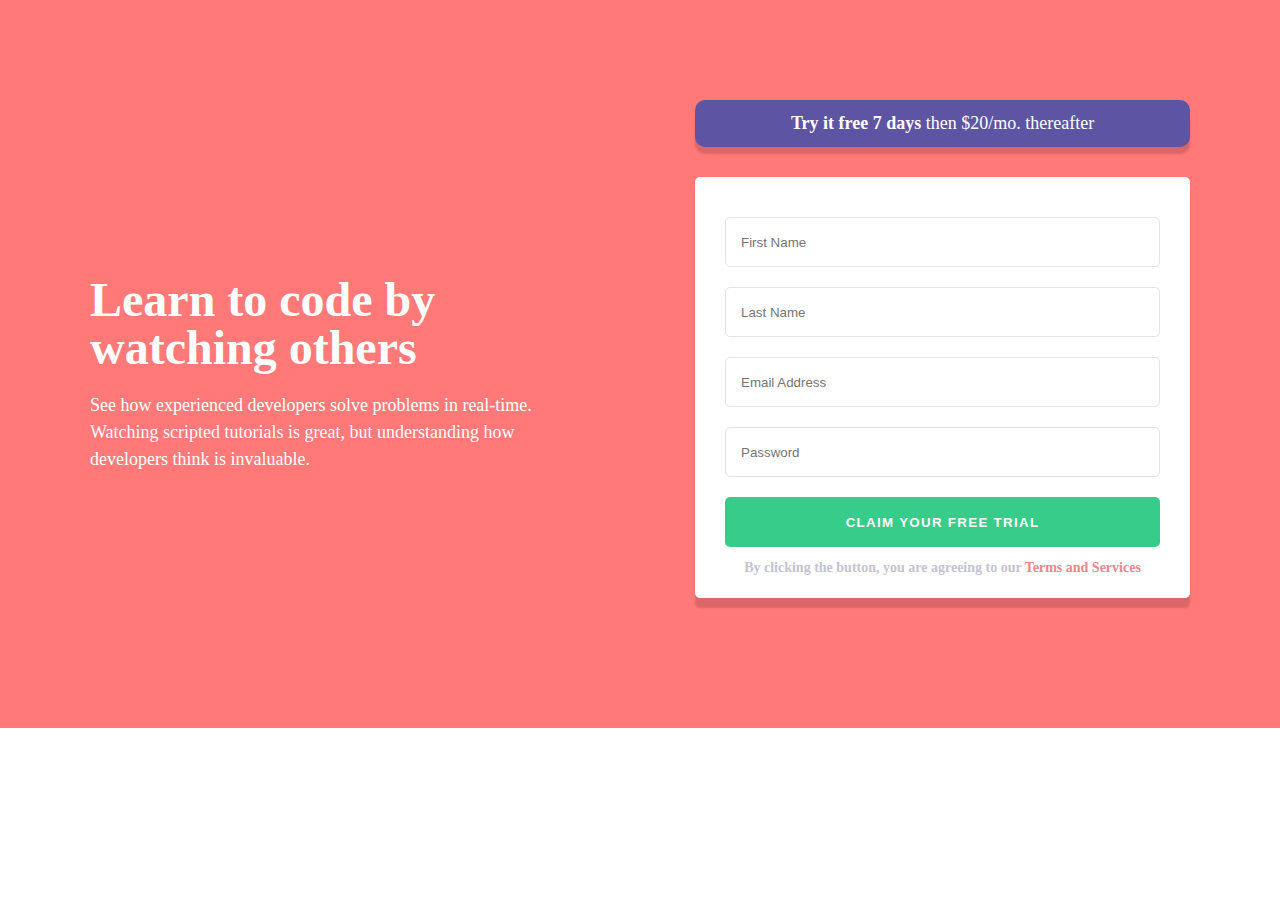
==== block-BHaaci/index.html @ 0de2978a "Building Forms assignment 1" ====
<!DOCTYPE html>
<html lang="en">
<head>
    <meta charset="UTF-8">
    <meta name="viewport" content="width=device-width, initial-scale=1.0">
    <title>Form</title>
    <link rel="stylesheet" href="assets/style.css">
</head>
<body>
    <main class="form">
        <section class="container flex">
            <div class="form-text">
                <h1>
                    Learn to code by <br>
                    watching others
                </h1>
                <p>
                    See how experienced developers solve problems in real-time. Watching scripted tutorials is great, but understanding how developers think is invaluable.
                </p>
            </div>
            <div class="form-control">
                <div class="purple text-center">
                    <p><strong>Try it free 7 days</strong> then $20/mo. thereafter</p>
                </div>
                <fieldset>
                    <input type="text" placeholder="First Name">
                    <input type="text" placeholder="Last Name">
                    <input type="text" placeholder="Email Address">
                    <input type="text" placeholder="Password">
                    <button>CLAIM YOUR FREE TRIAL</button>
                    <p class="text-center">By clicking the button, you are agreeing to our <span>Terms and Services</span></p>
                </fieldset>
            </div>
        </section>
    </main>
</body>
</html>
---- block-BHaaci/assets/style.css ----
/* http://meyerweb.com/eric/tools/css/reset/
   v2.0 | 20110126
   License: none (public domain)
*/

html,
body,
div,
span,
applet,
object,
iframe,
h1,
h2,
h3,
h4,
h5,
h6,
p,
blockquote,
pre,
a,
abbr,
acronym,
address,
big,
cite,
code,
del,
dfn,
em,
img,
ins,
kbd,
q,
s,
samp,
small,
strike,
strong,
sub,
sup,
tt,
var,
b,
u,
i,
center,
dl,
dt,
dd,
ol,
ul,
li,
fieldset,
form,
label,
legend,
table,
caption,
tbody,
tfoot,
thead,
tr,
th,
td,
article,
aside,
canvas,
details,
embed,
figure,
figcaption,
footer,
header,
hgroup,
menu,
nav,
output,
ruby,
section,
summary,
time,
mark,
audio,
video {
  margin: 0;
  padding: 0;
  border: 0;
  font-size: 100%;
  font: inherit;
  vertical-align: baseline;
}
/* HTML5 display-role reset for older browsers */
article,
aside,
details,
figcaption,
figure,
footer,
header,
hgroup,
menu,
nav,
section {
  display: block;
}
body {
  line-height: 1;
}
ol,
ul {
  list-style: none;
}
blockquote,
q {
  quotes: none;
}
blockquote:before,
blockquote:after,
q:before,
q:after {
  content: "";
  content: none;
}
table {
  border-collapse: collapse;
  border-spacing: 0;
}

body {
  color: white;
}

.container {
  max-width: 1100px;
  margin: 0 auto;
  padding: 100px 0px;
}

.flex {
  display: flex;
  justify-content: space-between;
  align-items: center;
}

.form {
  background: url(bg-intro-desktop.png),
    linear-gradient(rgb(255, 121, 120), rgb(255, 121, 120));
  background-size: cover;
}

.form-text {
  width: 45%;
}

h1 {
  font-size: 48px;
  font-weight: 900;
  padding: 20px 0px;
}

p {
  line-height: 1.5;
  font-size: 18px;
}

.form-control {
  width: 45%;
}

.text-center {
  text-align: center;
}

.purple {
  background-color: rgb(93, 84, 163);
  color: white;
  padding: 10px 0px;
  border-radius: 10px;
  width: 100%;
  font-weight: 100;
  box-shadow: 0px 7px 2px rgb(220, 102, 103);
}

.purple strong {
  font-weight: 600;
}

input {
  display: block;
  width: 100%;
  border-radius: 5px;
  border: 1px solid rgb(228, 228, 228);
  height: 50px;
  margin: 20px 0px 10px 0px;
  padding: 5px 15px;
  box-sizing: border-box;
}

fieldset {
  background-color: white;
  margin: 30px 0px;
  padding: 20px 30px;
  border-radius: 5px;
  box-shadow: 0px 10px 2px rgb(220, 102, 103);
}

fieldset button {
  background-color: rgb(55, 204, 138);
  border: none;
  display: block;
  border-radius: 5px;
  width: 100%;
  height: 50px;
  margin: 20px 0px 10px 0px;
  padding: 5px 15px;
  box-sizing: border-box;
  color: white;
  font-weight: 600;
  letter-spacing: 1.3px;
}

fieldset p {
  color: rgb(197, 195, 209);
  font-size: 14px;
  font-weight: 600;
}

fieldset p span {
  color: rgb(236, 133, 139);
}
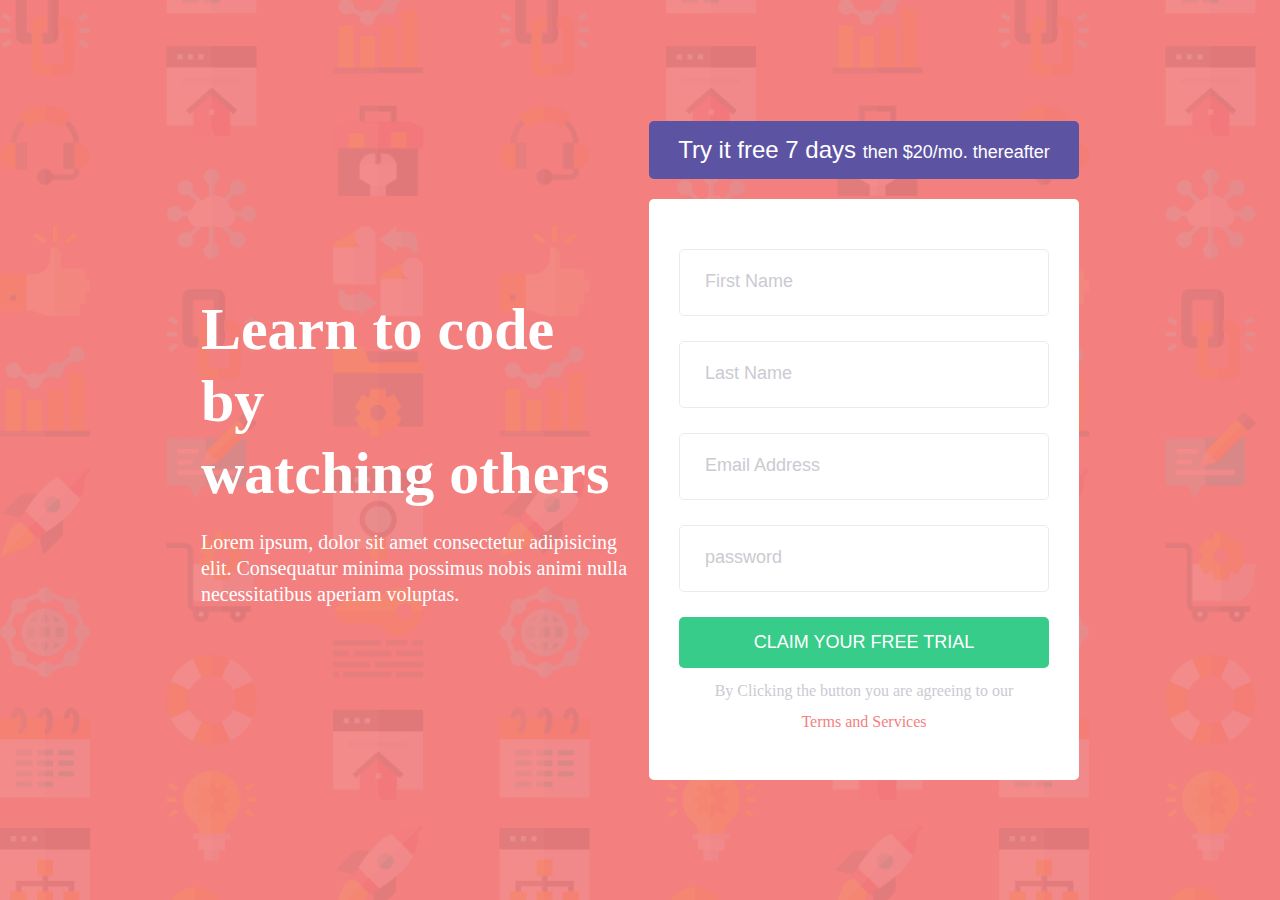
==== commit bff69111: "assignment 1 form" ====
--- a/block-BHaaci/index.html
+++ b/block-BHaaci/index.html
@@ -3,35 +3,28 @@
 <head>
     <meta charset="UTF-8">
     <meta name="viewport" content="width=device-width, initial-scale=1.0">
-    <title>Form</title>
     <link rel="stylesheet" href="assets/style.css">
+    <title>Document</title>
 </head>
 <body>
-    <main class="form">
-        <section class="container flex">
-            <div class="form-text">
-                <h1>
-                    Learn to code by <br>
-                    watching others
-                </h1>
-                <p>
-                    See how experienced developers solve problems in real-time. Watching scripted tutorials is great, but understanding how developers think is invaluable.
-                </p>
-            </div>
-            <div class="form-control">
-                <div class="purple text-center">
-                    <p><strong>Try it free 7 days</strong> then $20/mo. thereafter</p>
-                </div>
-                <fieldset>
-                    <input type="text" placeholder="First Name">
-                    <input type="text" placeholder="Last Name">
-                    <input type="text" placeholder="Email Address">
-                    <input type="text" placeholder="Password">
-                    <button>CLAIM YOUR FREE TRIAL</button>
-                    <p class="text-center">By clicking the button, you are agreeing to our <span>Terms and Services</span></p>
-                </fieldset>
-            </div>
-        </section>
-    </main>
+<section class="trail flex container ">
+    <div class="w-50">
+        <h1>Learn to code by <br>watching others</h1>
+        <p>Lorem ipsum, dolor sit amet consectetur adipisicing elit. Consequatur minima possimus nobis animi nulla necessitatibus aperiam voluptas.</p>
+    </div>
+    <div class="w-50">
+        <button class="btn-violet">
+            <strong>Try it free 7 days </strong>then $20/mo. thereafter
+        </button>
+        <form action="">
+            <input type="text" placeholder="First Name">
+            <input type="text" placeholder="Last Name">
+            <input type="text" placeholder="Email Address">
+            <input type="text" placeholder="password">
+            <button class="btn-success">CLAIM YOUR FREE TRIAL</button>
+            <span>By Clicking the button you are agreeing to our <span class="color">Terms and Services</span></span>
+        </form>
+    </div>
+</section>
 </body>
 </html>--- a/block-BHaaci/assets/style.css
+++ b/block-BHaaci/assets/style.css
@@ -128,105 +128,95 @@
   border-spacing: 0;
 }
 
-body {
+body{
+  background-image: url("bg-intro-desktop.png"),linear-gradient(rgb(243, 127, 127), rgb(243, 127, 127));
+  background-size: cover;
   color: white;
-}
-
-.container {
-  max-width: 1100px;
+  box-sizing: border-box;
+}
+
+.container{
+  width: 70%;
   margin: 0 auto;
-  padding: 100px 0px;
-}
-
-.flex {
+}
+
+.trail{
+  height: 100vh;
+}
+
+.flex{
   display: flex;
-  justify-content: space-between;
+  justify-content: space-around;
   align-items: center;
 }
 
-.form {
-  background: url(bg-intro-desktop.png),
-    linear-gradient(rgb(255, 121, 120), rgb(255, 121, 120));
-  background-size: cover;
-}
-
-.form-text {
-  width: 45%;
-}
-
-h1 {
-  font-size: 48px;
-  font-weight: 900;
-  padding: 20px 0px;
-}
-
-p {
-  line-height: 1.5;
+h1{
+  font-size: 60px;
+  font-weight: bold;
+  line-height: 1.2;
+  margin-bottom: 20px;
+}
+
+p{
+  font-size: 20px;
+  line-height: 1.3;
+}
+
+.w-50{
+  width: 48%;
+}
+
+button{
+  width: 100%;
+  padding: 15px;
+  color: white;
+  border: none;
   font-size: 18px;
-}
-
-.form-control {
-  width: 45%;
-}
-
-.text-center {
-  text-align: center;
-}
-
-.purple {
-  background-color: rgb(93, 84, 163);
-  color: white;
-  padding: 10px 0px;
-  border-radius: 10px;
-  width: 100%;
-  font-weight: 100;
-  box-shadow: 0px 7px 2px rgb(220, 102, 103);
-}
-
-.purple strong {
-  font-weight: 600;
-}
-
-input {
+  border-radius: 5px;
+}
+
+.btn-violet{
+  background: rgb(93,83,163);
+}
+
+.btn-success{
+  background-color: rgb(55,204,137);
+}
+
+form{
+  background: white;
+  padding: 50px 30px;
+  border-radius: 5px;
+  margin-top: 20px;
+}
+
+form input{
   display: block;
   width: 100%;
+  padding: 25px;
+  box-sizing: border-box;
+  margin-bottom: 25px;
+  border: 1px solid rgb(235,235,235);
   border-radius: 5px;
-  border: 1px solid rgb(228, 228, 228);
-  height: 50px;
-  margin: 20px 0px 10px 0px;
-  padding: 5px 15px;
-  box-sizing: border-box;
-}
-
-fieldset {
-  background-color: white;
-  margin: 30px 0px;
-  padding: 20px 30px;
-  border-radius: 5px;
-  box-shadow: 0px 10px 2px rgb(220, 102, 103);
-}
-
-fieldset button {
-  background-color: rgb(55, 204, 138);
-  border: none;
+}
+
+::placeholder{
+  color: rgb(203,202,209);
+  font-size: 18px;
+}
+
+span{
   display: block;
-  border-radius: 5px;
-  width: 100%;
-  height: 50px;
-  margin: 20px 0px 10px 0px;
-  padding: 5px 15px;
-  box-sizing: border-box;
-  color: white;
-  font-weight: 600;
-  letter-spacing: 1.3px;
-}
-
-fieldset p {
-  color: rgb(197, 195, 209);
-  font-size: 14px;
-  font-weight: 600;
-}
-
-fieldset p span {
-  color: rgb(236, 133, 139);
-}
+  color:rgb(203,202,209);
+  text-align: center;
+  margin-top: 15px;
+}
+
+.color{
+  color: rgb(243, 127, 127);
+  display: inline-block;
+}
+
+strong{
+  font-size: 24px;
+}